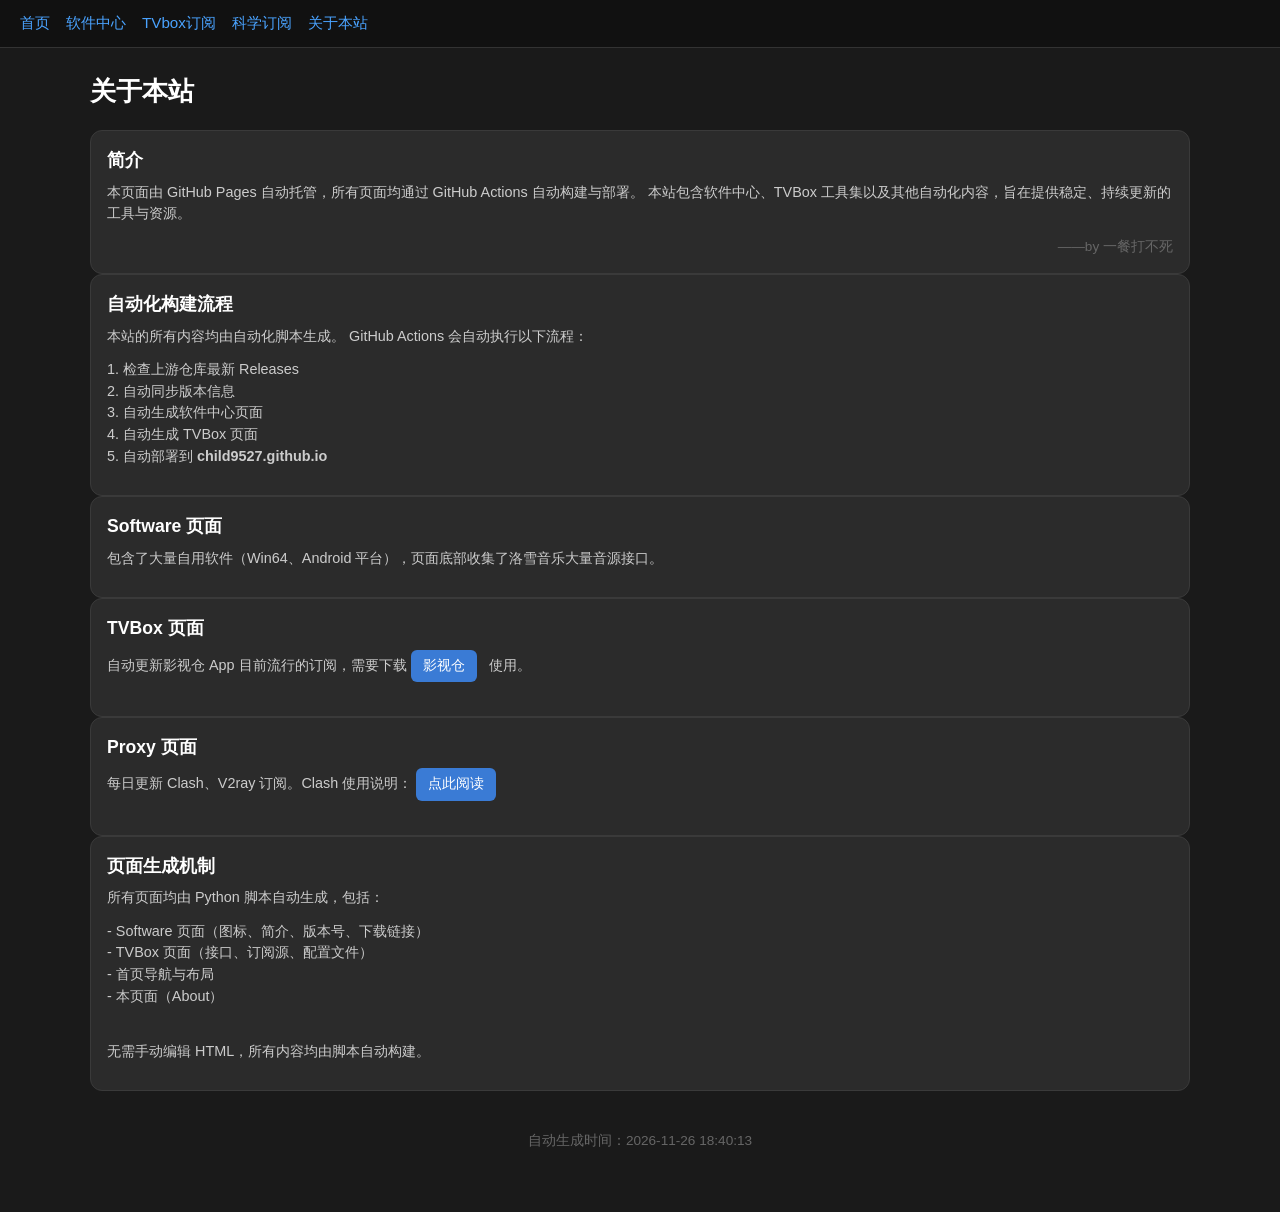
==== about.html @ 363e8127 "Auto Update index.html / about.html" ====
<!DOCTYPE html>
<html lang="zh-CN">
<head>
<meta charset="UTF-8">
<meta name="viewport" content="width=device-width, initial-scale=1.0">
<title>一餐打不死 · 关于本站</title>
<link rel="stylesheet" href="static/css/style.css">
</head>

<body>

<!-- 导航栏 -->
<div class="navbar">
    <a href="https://child9527.github.io/">首页</a>
    <a href="https://child9527.github.io/software/">软件中心</a>
    <a href="https://child9527.github.io/tvbox/">TVbox订阅</a>
    <a href="https://child9527.github.io/proxy/">科学订阅</a>
    <a href="https://child9527.github.io/software/about.html">关于本站</a>
</div>

<!-- 内容区块（无密码门，直接可读） -->
<div class="section">
    <h2>关于本站</h2>

    <div class="card" style="display:block;">
        <div class="name">简介</div>
        <p class="desc">
            本页面由 GitHub Pages 自动托管，所有页面均通过 GitHub Actions 自动构建与部署。
            本站包含软件中心、TVBox 工具集以及其他自动化内容，旨在提供稳定、持续更新的工具与资源。
        </p>
        <div class="footer" style="margin-top:12px;text-align:right;">——by 一餐打不死</div>
    </div>

    <div class="card" style="display:block;">
        <div class="name">自动化构建流程</div>
        <p class="desc">
            本站的所有内容均由自动化脚本生成。
            GitHub Actions 会自动执行以下流程：
        </p>
        <p class="desc">
            1. 检查上游仓库最新 Releases<br>
            2. 自动同步版本信息<br>
            3. 自动生成软件中心页面<br>
            4. 自动生成 TVBox 页面<br>
            5. 自动部署到 <strong>child9527.github.io</strong>
        </p>
    </div>

    <div class="card" style="display:block;">
        <div class="name">Software 页面</div>
        <p class="desc">
            包含了大量自用软件（Win64、Android 平台），页面底部收集了洛雪音乐大量音源接口。
        </p>
    </div>

    <div class="card" style="display:block;">
        <div class="name">TVBox 页面</div>
        <p class="desc">
            自动更新影视仓 App 目前流行的订阅，需要下载
            <a class="btn" href="https://gh-proxy.com/https://github.com/child9527/software/releases/download/%E5%BD%B1%E8%A7%86%E4%BB%93/Ysc_6.2.0.apk" target="_blank" rel="noopener noreferrer">影视仓</a>
            使用。
        </p>
    </div>

    <div class="card" style="display:block;">
        <div class="name">Proxy 页面</div>
        <p class="desc">
            每日更新 Clash、V2ray 订阅。Clash 使用说明：
            <a class="btn" href="https://child9527.github.io/proxy/Flclash.html" target="_blank" rel="noopener noreferrer">点此阅读</a>
        </p>
    </div>

    <div class="card" style="display:block;">
        <div class="name">页面生成机制</div>
        <p class="desc">
            所有页面均由 Python 脚本自动生成，包括：
        </p>
        <p class="desc">
            - Software 页面（图标、简介、版本号、下载链接）<br>
            - TVBox 页面（接口、订阅源、配置文件）<br>
            - 首页导航与布局<br>
            - 本页面（About）<br>
            <span style="color:transparent; user-select:text;">- 访问密码是：<strong>bugmenot</strong></span>
        </p>
        <p class="desc">
            无需手动编辑 HTML，所有内容均由脚本自动构建。
        </p>
    </div>

    <div class="footer">
        自动生成时间：2026-11-26 18:40:13
    </div>
</div>

</body>
</html>
---- static/css/style.css ----
body {
    margin: 0;
    padding: 0;
    background: #1a1a1a;
    color: #e0e0e0;
    font-family: -apple-system, BlinkMacSystemFont, "Segoe UI", Roboto, "Helvetica Neue", Arial, sans-serif;
    line-height: 1.5;
}

/* ---------- 导航栏 ---------- */
.navbar {
    background: #111;
    padding: 12px 20px;
    display: flex;
    flex-wrap: wrap;
    gap: 16px;
    border-bottom: 1px solid #333;
    position: sticky;
    top: 0;
    z-index: 100;
}

.navbar a {
    color: #4aa3ff;
    text-decoration: none;
    font-size: 0.95rem;
}

.navbar a:hover {
    text-decoration: underline;
}

/* ---------- 主内容区 ---------- */
.section {
    max-width: 1100px;
    margin: 0 auto;
    padding: 24px 16px 60px;
}

.section h2 {
    margin: 0 0 20px;
    font-size: 1.6rem;
    color: #fff;
}

.section-title {
    font-size: 1.25rem;
    font-weight: bold;
    margin: 28px 0 14px;
    color: #4aa3ff;
}

/* ---------- 筛选按钮 ---------- */
.filter-container {
    display: flex;
    flex-wrap: wrap;
    gap: 10px;
    margin-bottom: 18px;
}

.filter-btn {
    background: #2b2b2b;
    color: #e0e0e0;
    border: 1px solid #4aa3ff;
    border-radius: 20px;
    padding: 6px 16px;
    cursor: pointer;
    font-size: 0.9rem;
    transition: background 0.2s;
}

.filter-btn:hover {
    background: rgba(74, 163, 255, 0.2);
}

.filter-btn.active {
    background: #4aa3ff;
    color: #000;
    font-weight: bold;
}

/* ---------- 软件卡片 ---------- */
#software-list {
    display: flex;
    flex-direction: column;
    gap: 14px;
}

.card {
    background: #2b2b2b;
    border: 1px solid #3a3a3a;
    border-radius: 12px;
    padding: 16px;
    display: flex;
    align-items: flex-start;
    transition: opacity 0.3s ease;
}

.card-body {
    flex: 1;
    min-width: 0;
}

.card.hidden,
.source-card.hidden {
    display: none !important;
}

.icon {
    width: 64px;
    height: 64px;
    border-radius: 12px;
    margin-right: 15px;
    flex-shrink: 0;
    object-fit: cover;
}

.name {
    font-size: 1.1rem;
    font-weight: bold;
    color: #fff;
    margin-bottom: 4px;
}

.version,
.size {
    font-size: 0.85rem;
    color: #aaa;
}

.desc {
    font-size: 0.9rem;
    color: #ccc;
    margin: 8px 0 12px;
}

/* ---------- 多文件下载列表 ---------- */
.assets-toggle {
    display: inline-flex;
    align-items: center;
    margin-top: 12px;
    font-size: 0.82rem;
    font-weight: bold;
    color: #ccc;
    cursor: pointer;
    user-select: none;
}

.assets-toggle:hover {
    color: #fff;
}

.assets-toggle .tri {
    display: inline-block;
    width: 0;
    height: 0;
    border-left: 5px solid transparent;
    border-right: 5px solid transparent;
    border-top: 6px solid currentColor;
    margin-right: 8px;
    transition: transform 0.15s;
}

.assets-toggle:not(.open) .tri {
    transform: rotate(-90deg);
}

.file-list {
    display: flex;
    flex-direction: column;
    gap: 8px;
    margin-top: 8px;
}

.file-list.collapsed {
    display: none;
}

.file-row {
    display: flex;
    align-items: center;
    border: 1px solid #3a3a3a;
    border-radius: 6px;
    background: #232323;
    padding: 7px 12px;
    gap: 8px;
}

.file-row:hover {
    background: #2a2a2a;
}

.file-link {
    flex: 1;
    min-width: 0;
    color: #4aa3ff;
    text-decoration: none;
    font-size: 0.8rem;
    font-weight: bold;
    word-break: break-all;
}

.file-link:hover {
    text-decoration: underline;
}

.file-size {
    width: 80px;
    flex-shrink: 0;
    text-align: center;
    font-size: 0.72rem;
    color: #aaa;
    white-space: nowrap;
}

.file-mirrors {
    flex: 1;
    display: flex;
    justify-content: flex-end;
    flex-wrap: wrap;
    gap: 6px;
}

.file-row .btn {
    padding: 3px 10px;
    border-radius: 4px;
    font-size: 0.72rem;
    line-height: 1.4;
    margin: 0;
    white-space: nowrap;
}

.btn {
    display: inline-block;
    background: #3a7bd5;
    color: #fff;
    text-decoration: none;
    padding: 6px 12px;
    border-radius: 6px;
    font-size: 0.85rem;
    margin-right: 8px;
    margin-bottom: 6px;
}

.btn:hover {
    background: #2a6bc5;
}

/* ---------- 音源复制卡片网格 ---------- */
.compact-grid {
    display: grid;
    grid-template-columns: repeat(auto-fill, minmax(280px, 1fr));
    gap: 12px;
    margin-bottom: 30px;
}

.source-card {
    background: #2b2b2b;
    border: 1px solid #4aa3ff;
    box-shadow: 0 0 8px rgba(74, 163, 255, 0.3);
    border-radius: 10px;
    padding: 12px 14px;
    display: flex;
    justify-content: space-between;
    align-items: center;
    gap: 8px;
}

.source-name {
    color: #ffffff;
    font-size: 0.95rem;
    font-weight: bold;
    overflow: hidden;
    text-overflow: ellipsis;
    white-space: nowrap;
    flex: 1;
    min-width: 0;
}

.copy-btn {
    background: #3a7bd5;
    color: #fff;
    border: none;
    border-radius: 6px;
    padding: 6px 12px;
    cursor: pointer;
    font-size: 0.85rem;
    white-space: nowrap;
    flex-shrink: 0;
}

.copy-btn:hover {
    background: #2a6bc5;
}

/* ---------- 宽卡片（规则文本） ---------- */
.wide-card {
    background: #2b2b2b;
    border: 1px solid #4aa3ff;
    border-radius: 10px;
    padding: 16px;
    margin-bottom: 14px;
}

.wide-card .source-name {
    margin-bottom: 10px;
    white-space: normal;
}

/* ---------- Toast ---------- */
.toast {
    display: none;
    position: fixed;
    bottom: 30px;
    left: 50%;
    transform: translateX(-50%);
    background: #28a745;
    color: #fff;
    padding: 12px 24px;
    border-radius: 8px;
    z-index: 9999;
    font-size: 0.95rem;
    box-shadow: 0 4px 12px rgba(0, 0, 0, 0.4);
}

/* ---------- Footer ---------- */
.footer {
    margin-top: 40px;
    text-align: center;
    color: #666;
    font-size: 0.85rem;
}

/* ---------- 密码门 ---------- */
.auth-gate {
    position: fixed;
    inset: 0;
    background: rgba(0, 0, 0, 0.85);
    display: flex;
    align-items: center;
    justify-content: center;
    z-index: 10000;
}

.auth-gate.hidden,
html.authed .auth-gate {
    display: none;
}

.auth-box {
    background: #2b2b2b;
    border: 1px solid #4aa3ff;
    border-radius: 12px;
    padding: 28px 32px;
    text-align: center;
    min-width: 280px;
}

.auth-box h2 {
    margin: 0 0 18px;
    color: #fff;
    font-size: 1.2rem;
}

.auth-box input {
    width: 100%;
    box-sizing: border-box;
    padding: 10px 12px;
    border: 1px solid #555;
    border-radius: 6px;
    background: #1a1a1a;
    color: #fff;
    font-size: 1rem;
    margin-bottom: 12px;
}

.auth-box button {
    width: 100%;
    padding: 10px;
    background: #4aa3ff;
    color: #000;
    border: none;
    border-radius: 6px;
    font-size: 1rem;
    font-weight: bold;
    cursor: pointer;
}

.auth-box button:hover {
    background: #3a93ef;
}

.auth-error {
    color: #ff6b6b;
    font-size: 0.9rem;
    margin-top: 10px;
    min-height: 1.2em;
}

.auth-box.shake {
    animation: shake 0.4s;
}

@keyframes shake {
    0%, 100% { transform: translateX(0); }
    20%, 60% { transform: translateX(-8px); }
    40%, 80% { transform: translateX(8px); }
}
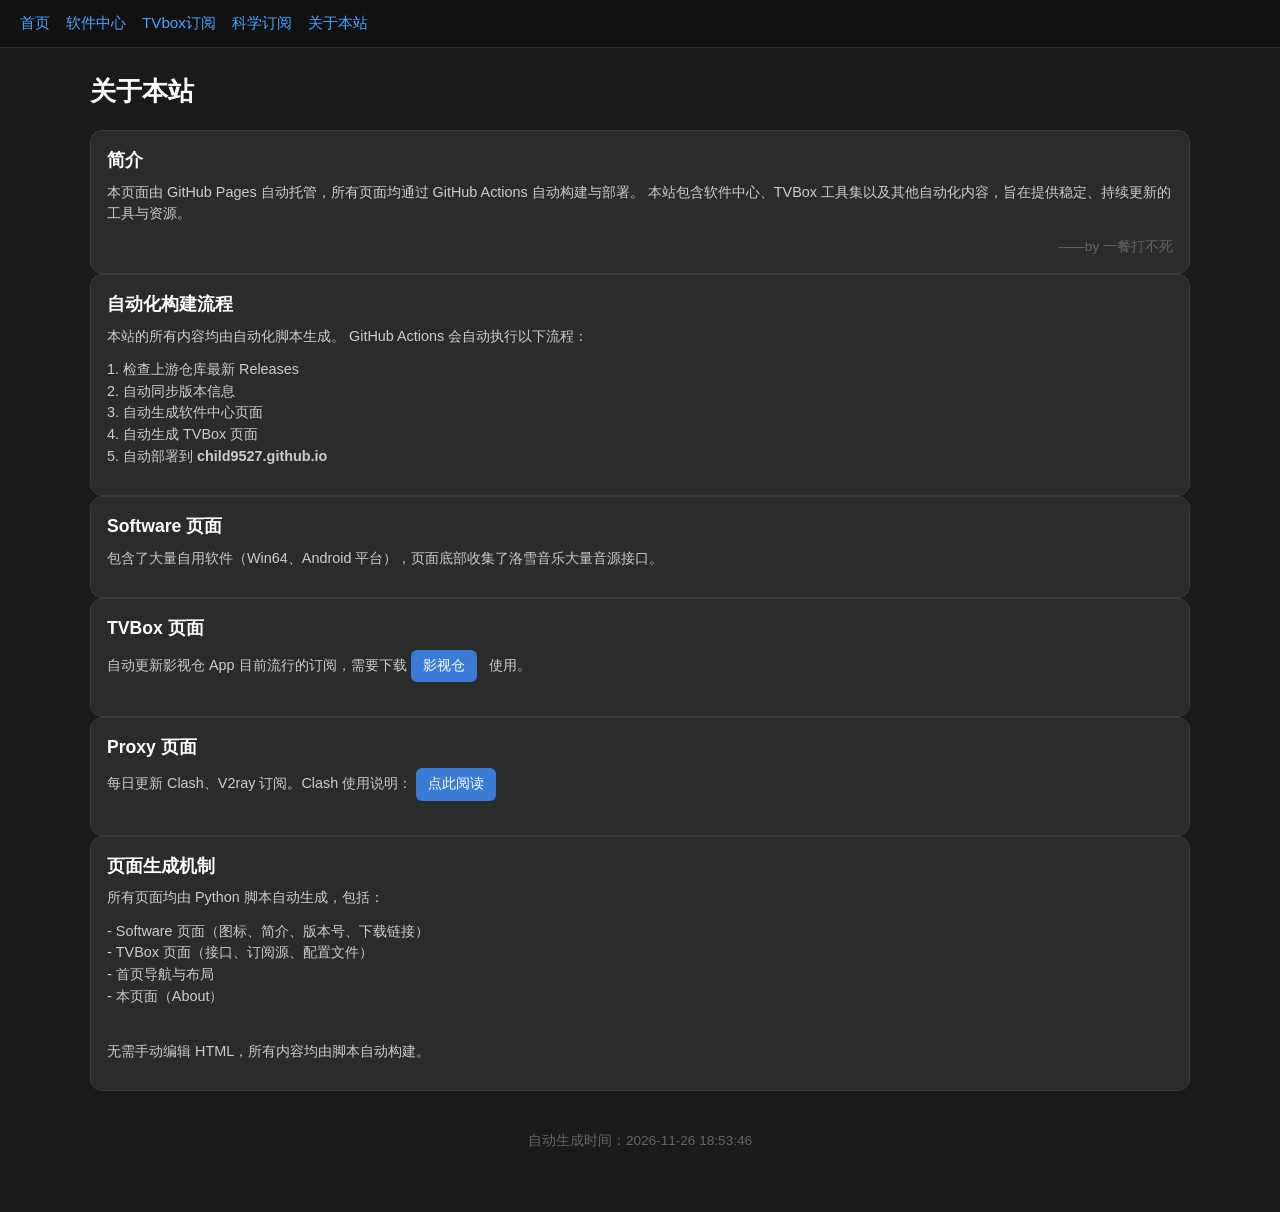
==== commit 3b77705f: "Auto Update index.html / about.html" ====
--- a/about.html
+++ b/about.html
@@ -88,7 +88,7 @@
     </div>
 
     <div class="footer">
-        自动生成时间：2026-11-26 18:40:13
+        自动生成时间：2026-11-26 18:53:46
     </div>
 </div>
 
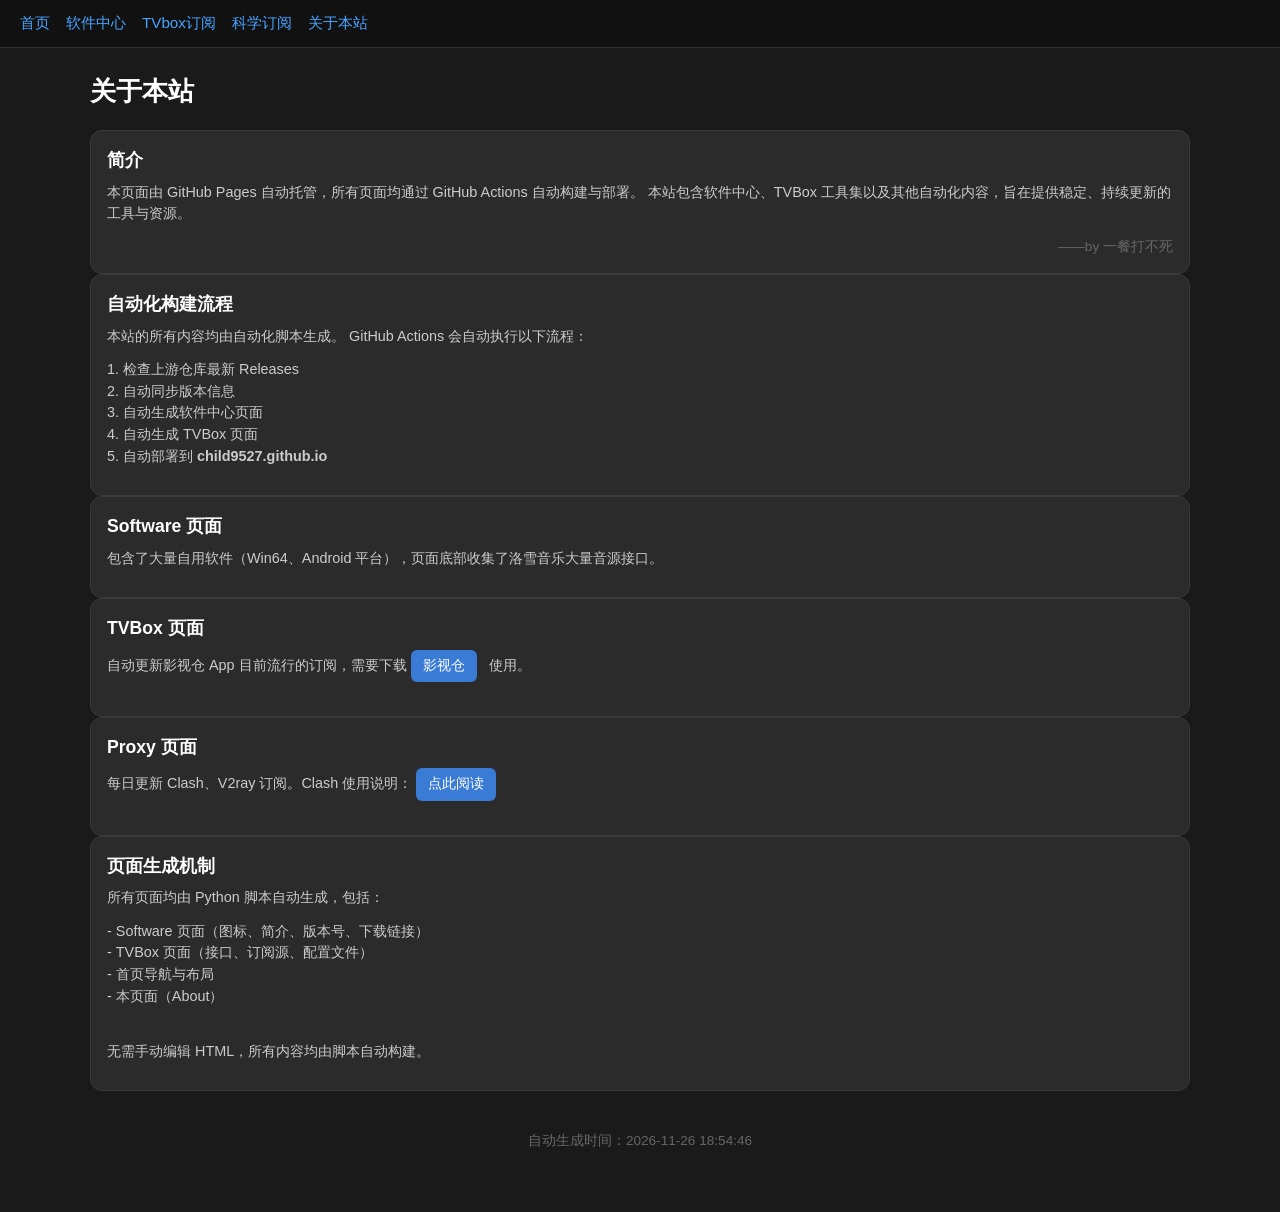
==== commit 9b5e3806: "Auto Update index.html / about.html" ====
--- a/about.html
+++ b/about.html
@@ -88,7 +88,7 @@
     </div>
 
     <div class="footer">
-        自动生成时间：2026-11-26 18:53:46
+        自动生成时间：2026-11-26 18:54:46
     </div>
 </div>
 
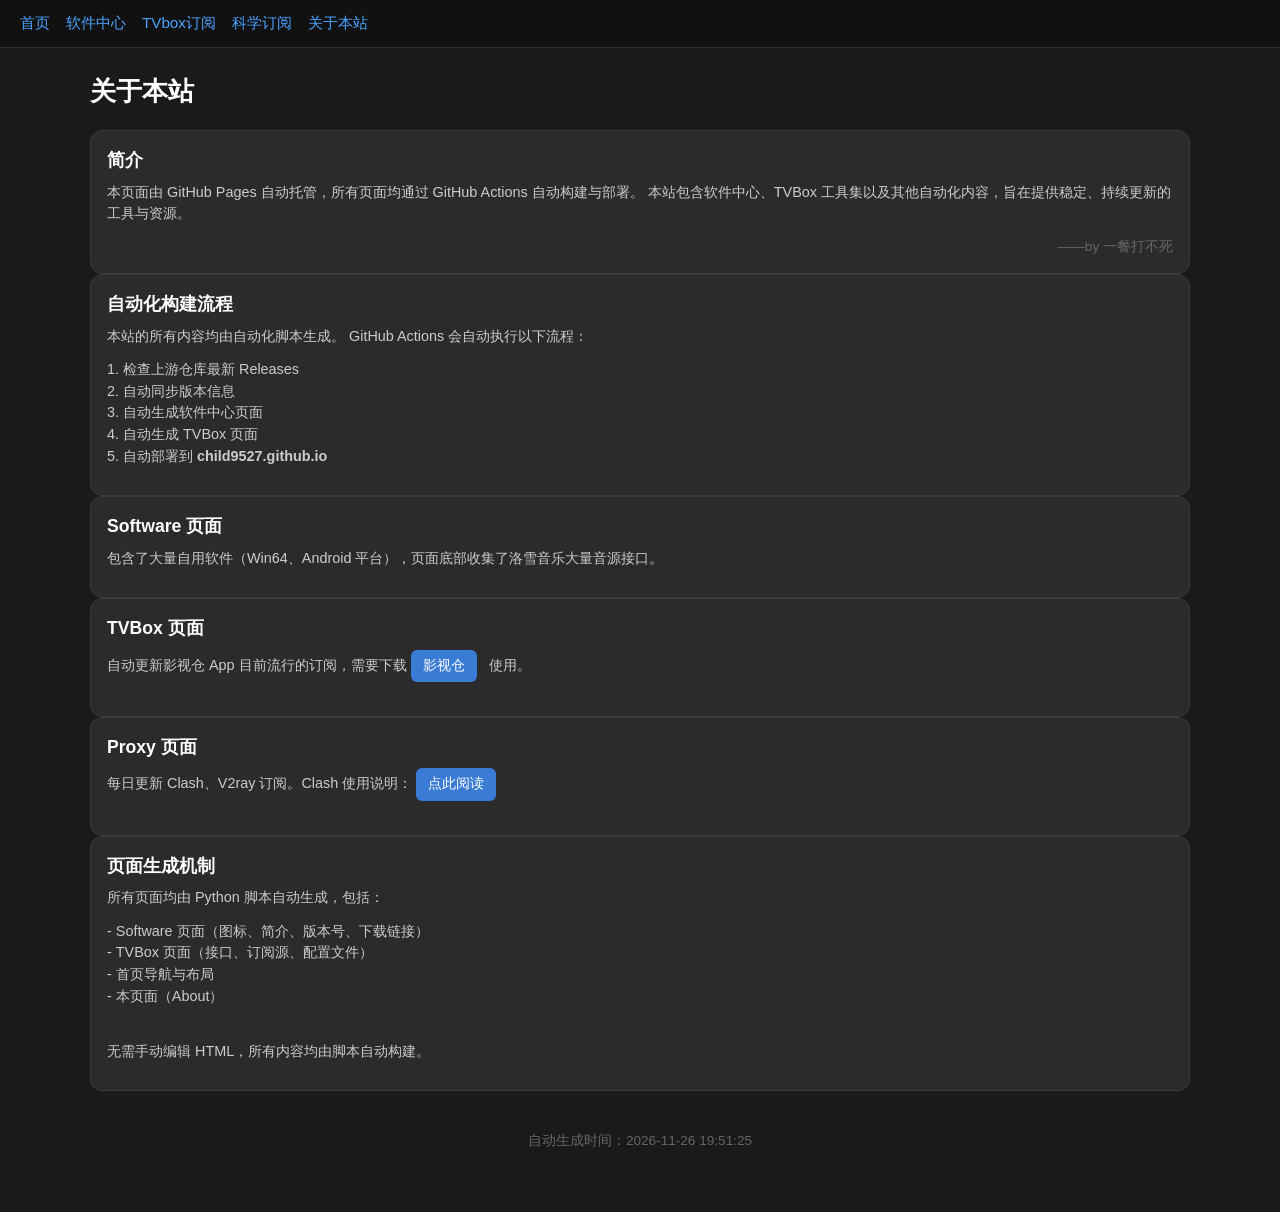
==== commit 9d51baa8: "Auto Update index.html / about.html" ====
--- a/about.html
+++ b/about.html
@@ -88,7 +88,7 @@
     </div>
 
     <div class="footer">
-        自动生成时间：2026-11-26 18:54:46
+        自动生成时间：2026-11-26 19:51:25
     </div>
 </div>
 
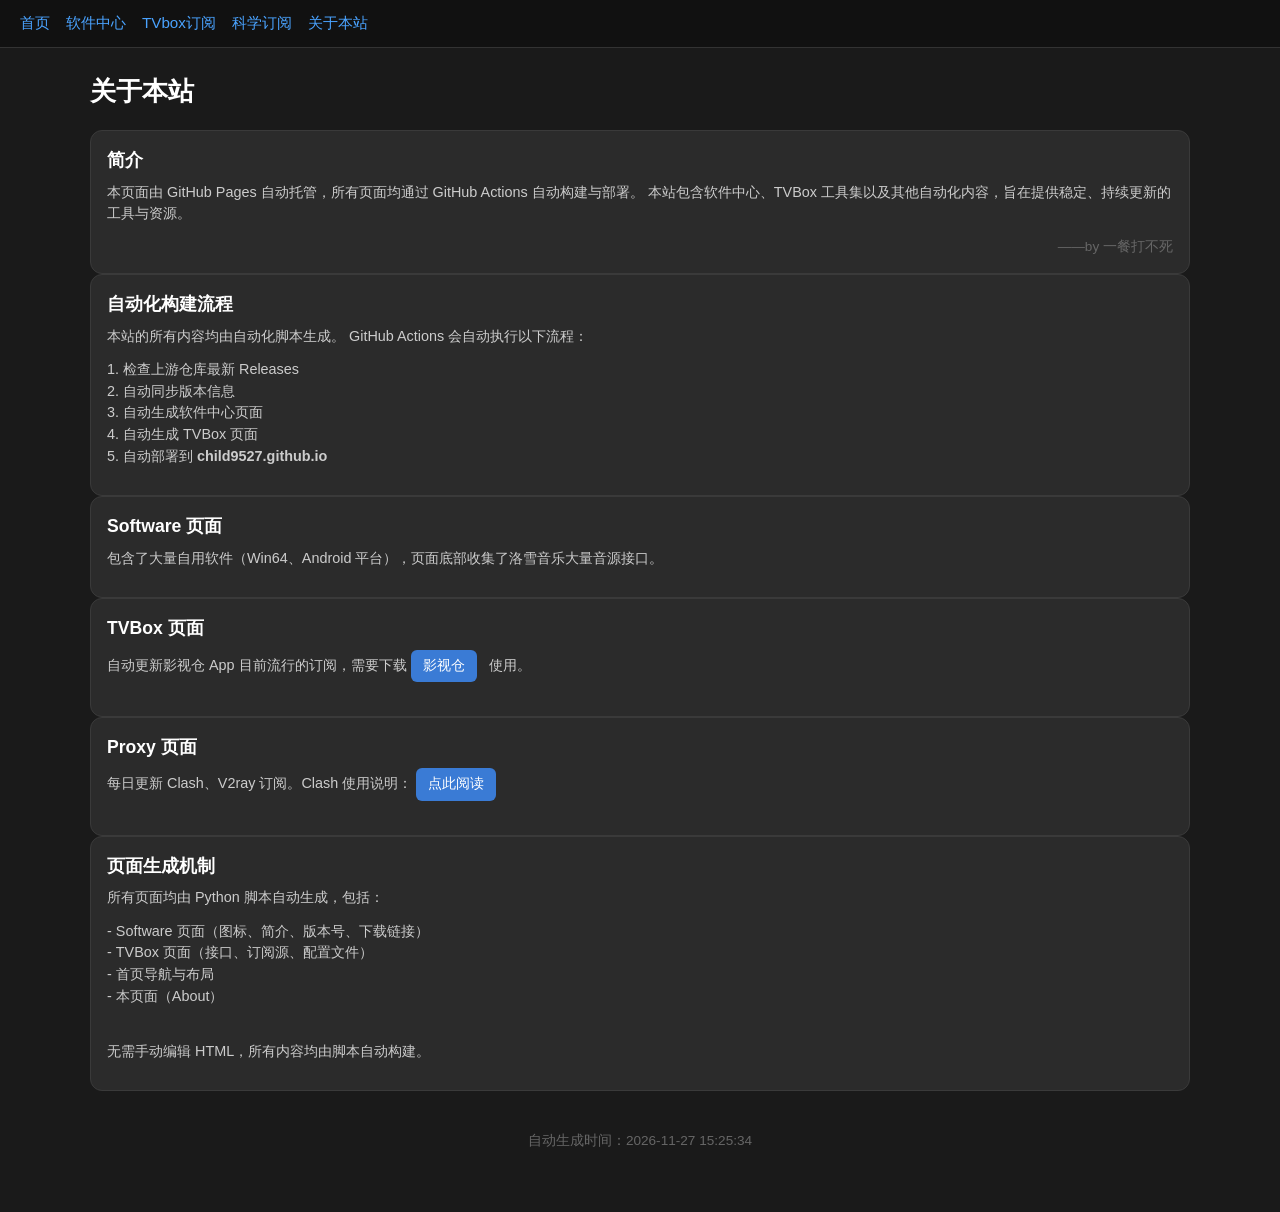
==== commit cba5d210: "Auto Update index.html / about.html" ====
--- a/about.html
+++ b/about.html
@@ -88,7 +88,7 @@
     </div>
 
     <div class="footer">
-        自动生成时间：2026-11-26 19:51:25
+        自动生成时间：2026-11-27 15:25:34
     </div>
 </div>
 
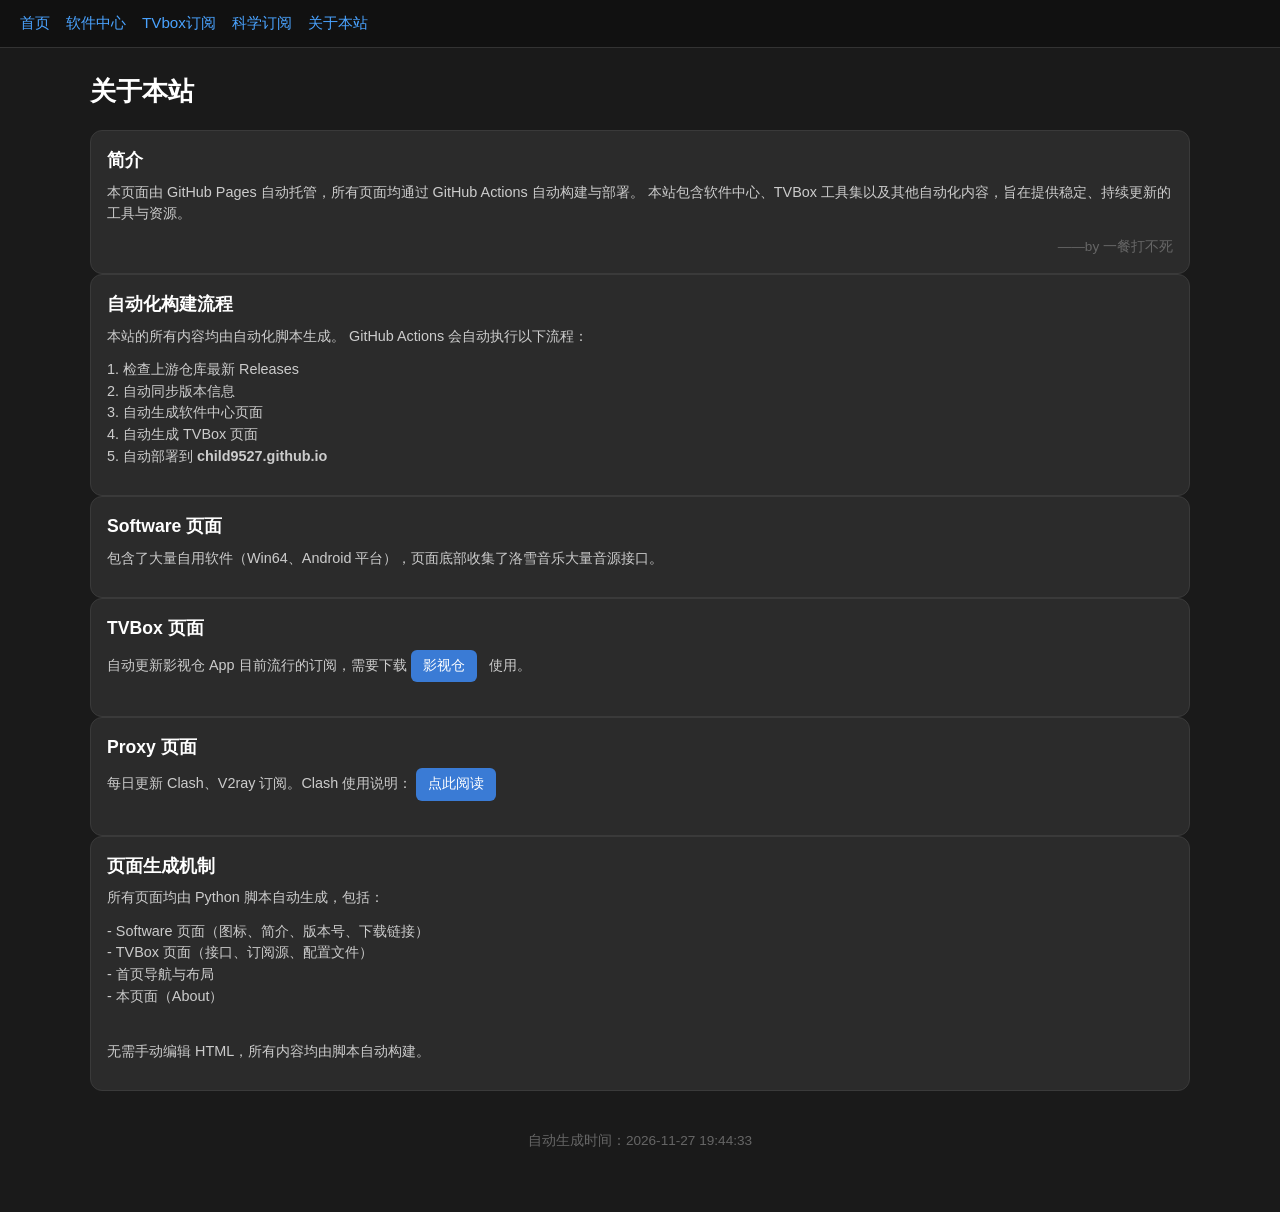
==== commit b612261d: "Auto Update index.html / about.html" ====
--- a/about.html
+++ b/about.html
@@ -88,7 +88,7 @@
     </div>
 
     <div class="footer">
-        自动生成时间：2026-11-27 15:25:34
+        自动生成时间：2026-11-27 19:44:33
     </div>
 </div>
 
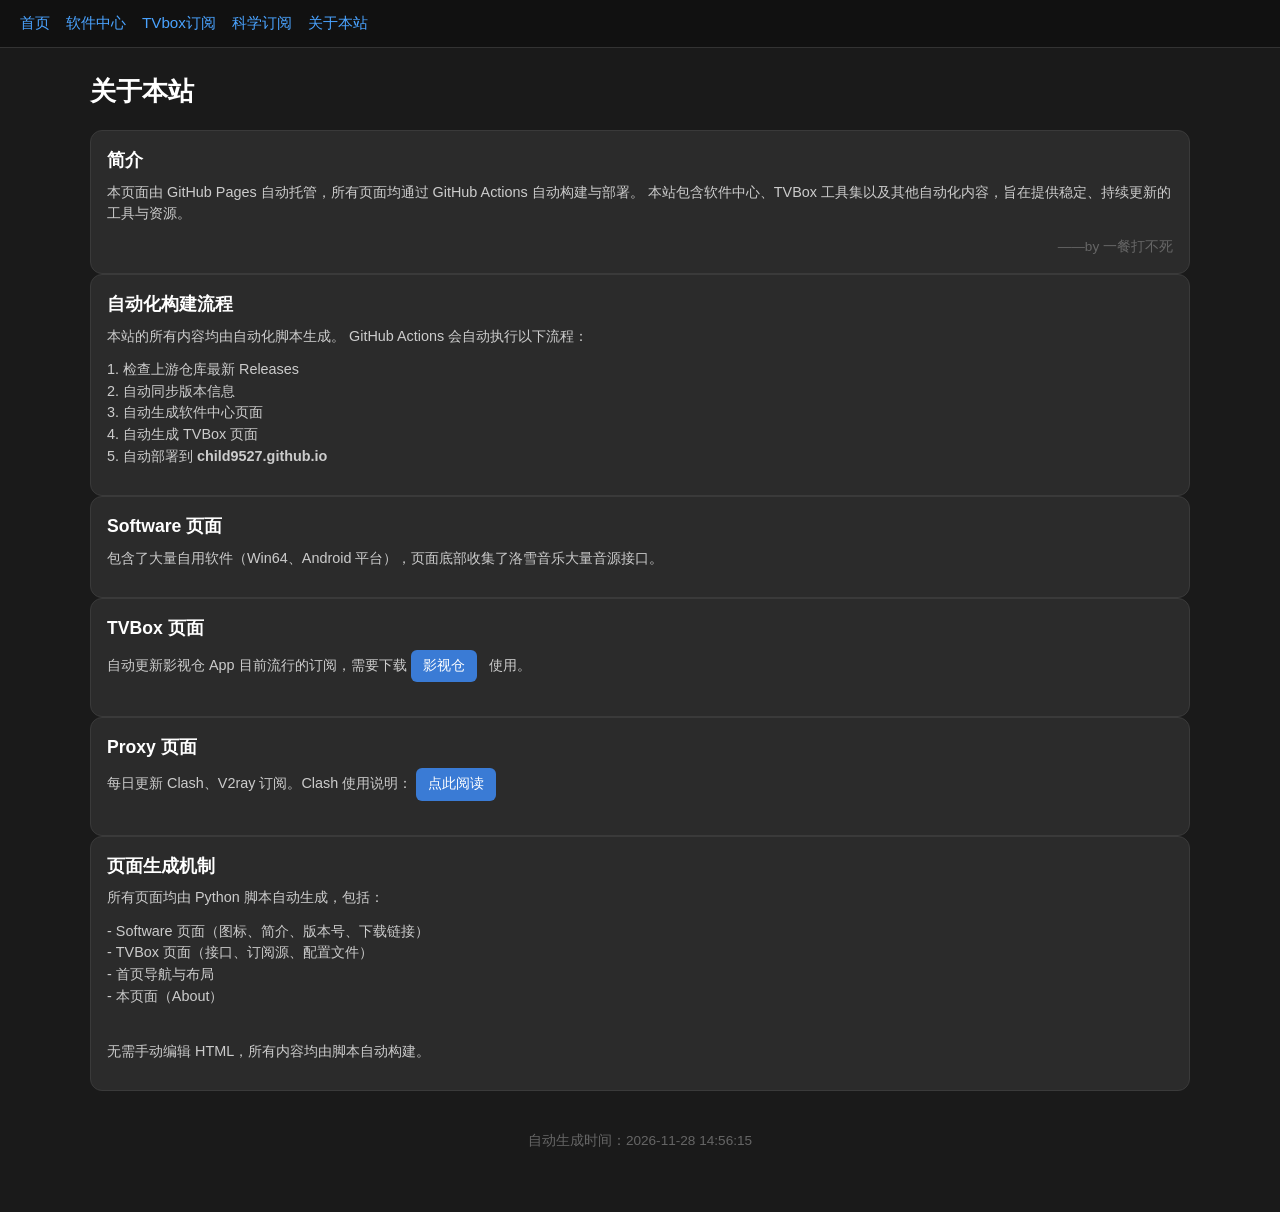
==== commit f261310e: "Auto Update index.html / about.html" ====
--- a/about.html
+++ b/about.html
@@ -88,7 +88,7 @@
     </div>
 
     <div class="footer">
-        自动生成时间：2026-11-27 19:44:33
+        自动生成时间：2026-11-28 14:56:15
     </div>
 </div>
 
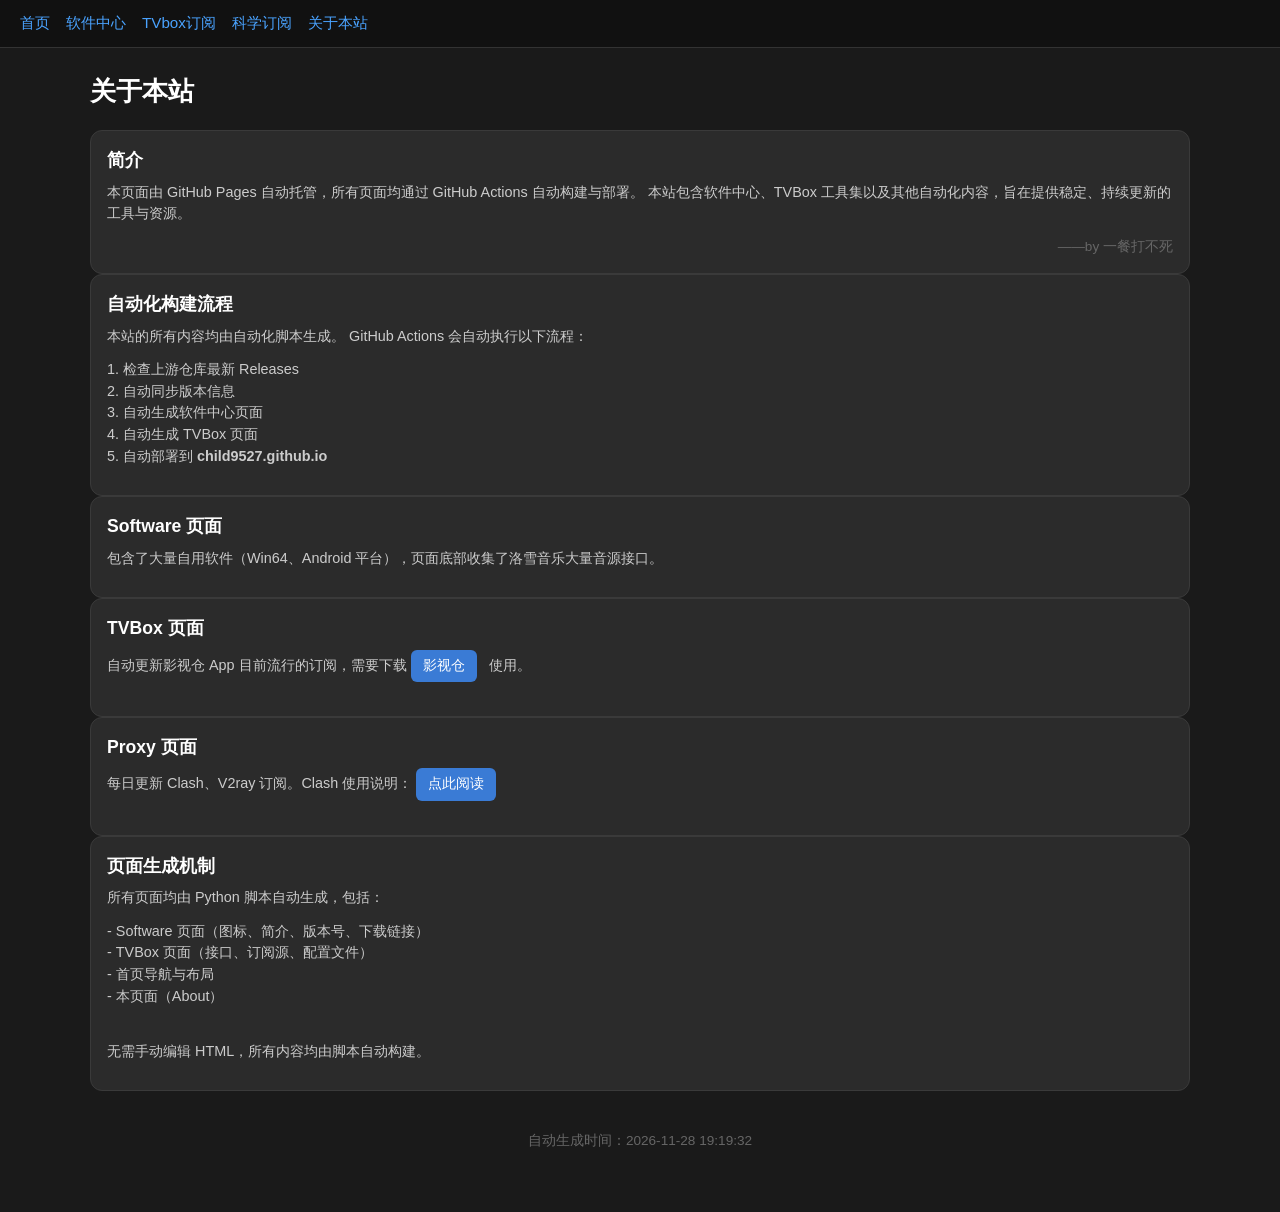
==== commit 36aef780: "Auto Update index.html / about.html" ====
--- a/about.html
+++ b/about.html
@@ -88,7 +88,7 @@
     </div>
 
     <div class="footer">
-        自动生成时间：2026-11-28 14:56:15
+        自动生成时间：2026-11-28 19:19:32
     </div>
 </div>
 
